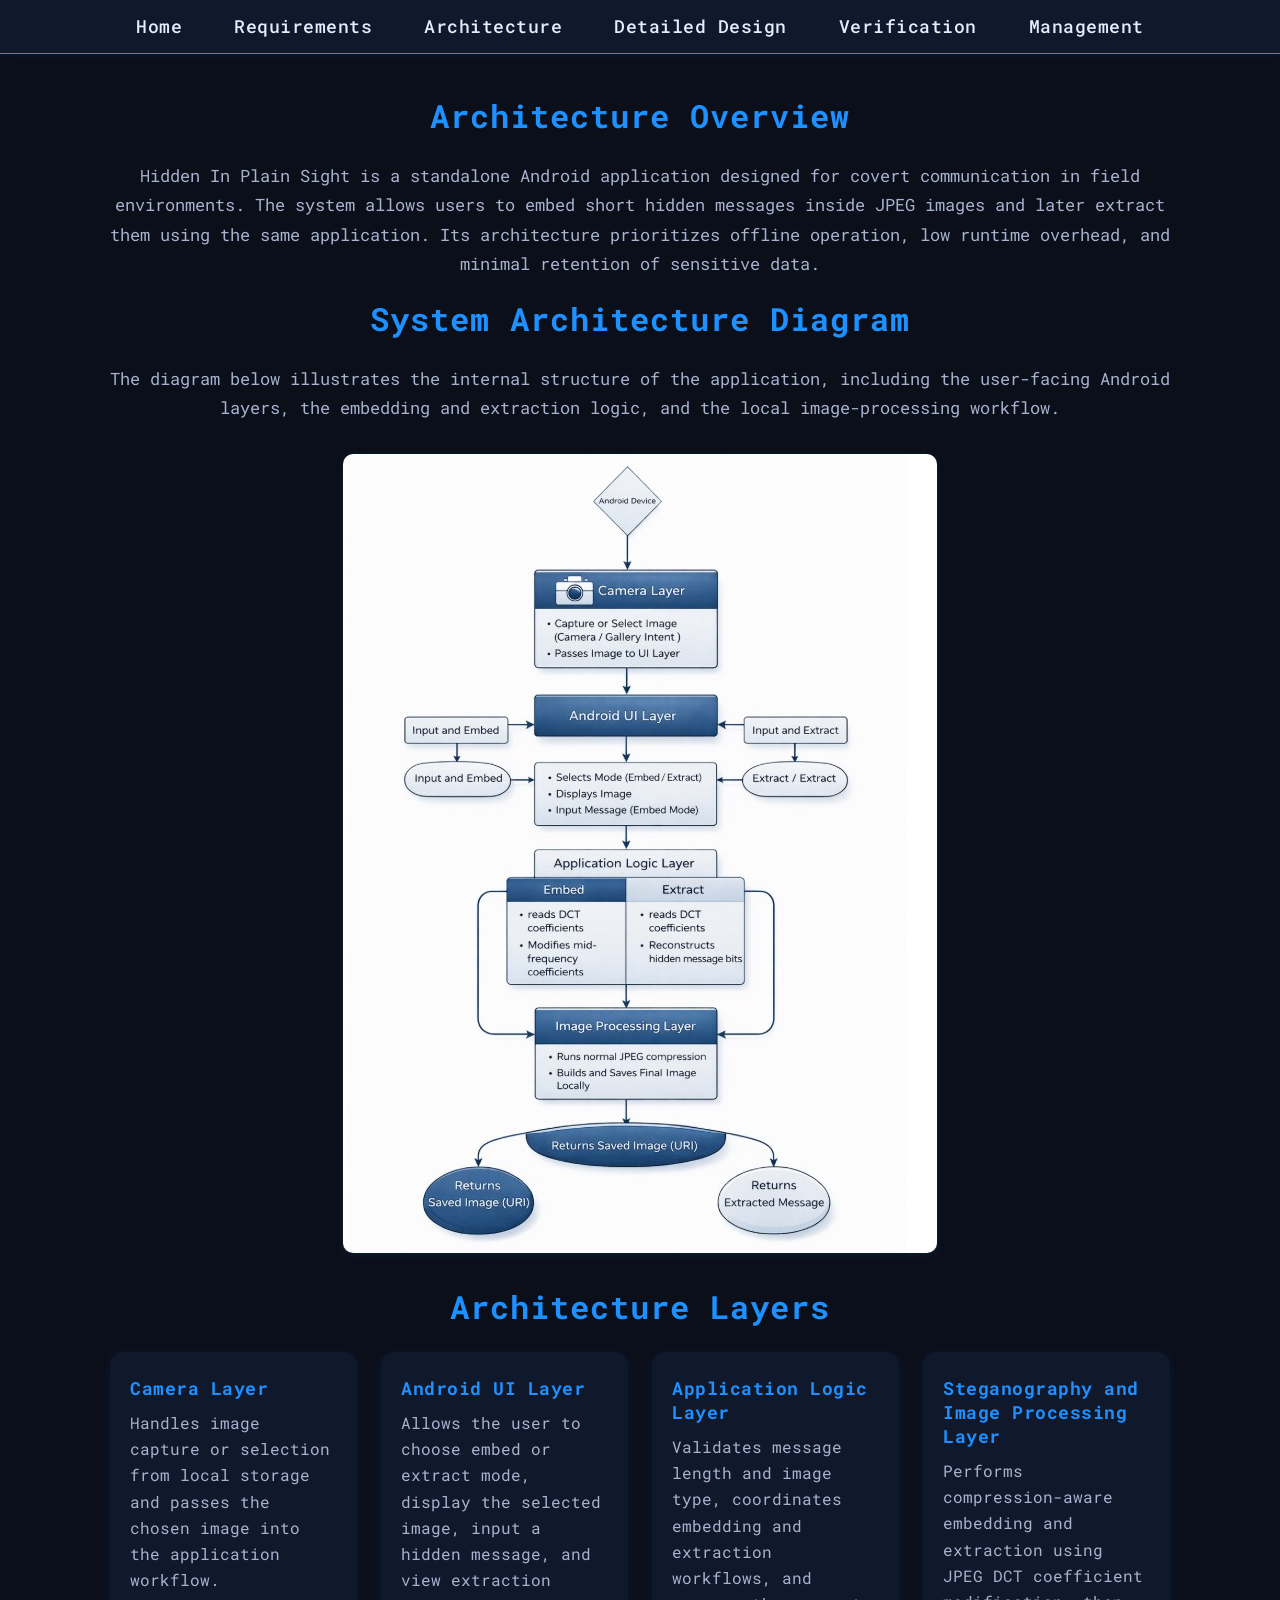
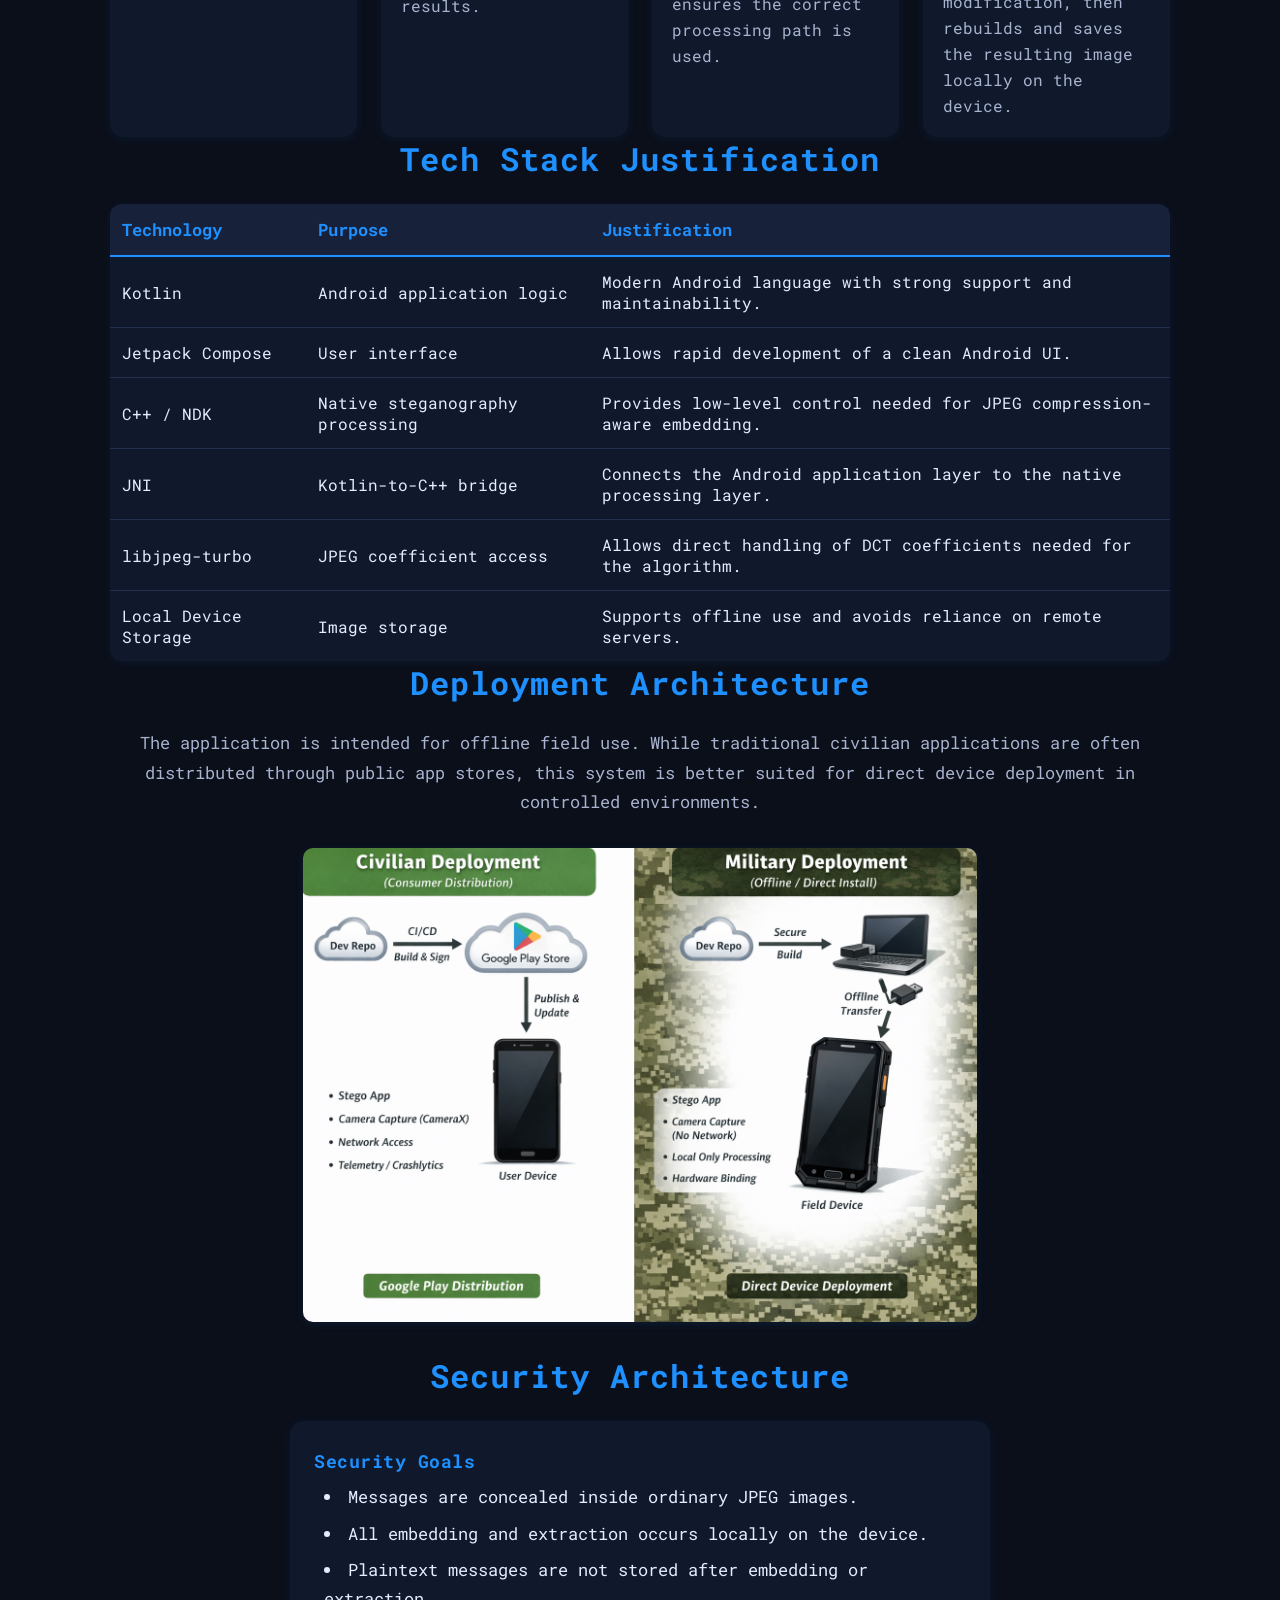
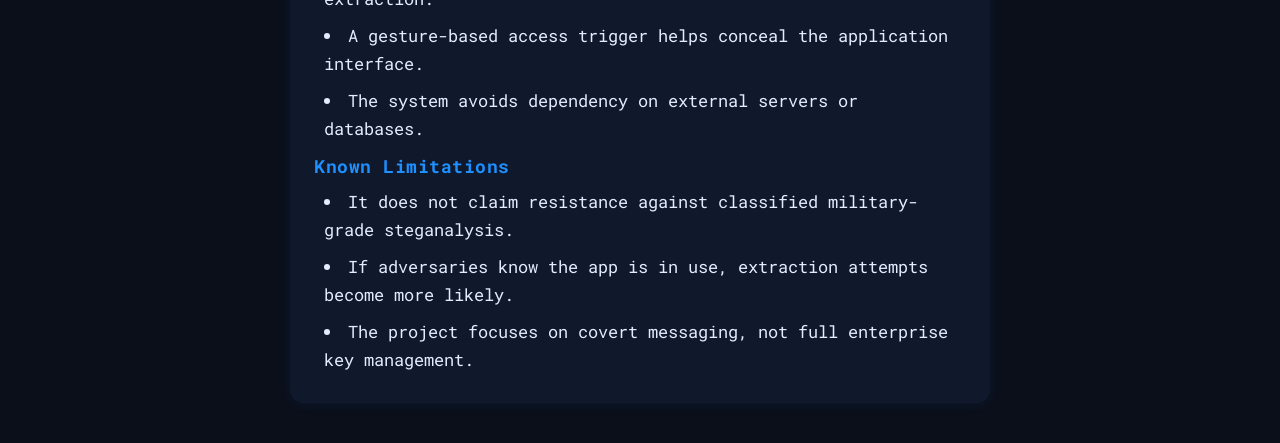
==== pages/architecture.html @ 93fe73e8 "new file:   assets/img/Deployment.png 	new file:   assets/img/Embedd.jpeg 	new file:   assets/img/Ex" ====
<!doctype html>
<html lang="en">
  <head>
    <!-- Character encoding -->
    <meta charset="UTF-8" />

    <!-- Mobile responsiveness -->
    <meta name="viewport" content="width=device-width, initial-scale=1.0" />

    <title>Architecture | Hidden In Plain Sight</title>

    <!-- Link custom CSS -->
    <link rel="stylesheet" href="../css/architecture.css" />

    <!-- Boxicons -->
    <link
      href="https://unpkg.com/boxicons@2.1.4/css/boxicons.min.css"
      rel="stylesheet"
    />
  </head>

  <body>
    <!-- Begin NAVIGATION section -->
    <nav class="nav-menu">
      <ul>
        <li><a href="../index.html">Home</a></li>
        <li><a href="requirements.html">Requirements</a></li>
        <li><a href="architecture.html">Architecture</a></li>
        <li><a href="design.html">Detailed Design</a></li>
        <li><a href="testing.html">Verification</a></li>
        <li><a href="management.html">Management</a></li>
      </ul>
    </nav>
    <!-- End of NAVIGATION section -->

    <!-- Begin MAIN section -->
    <main>
      <!-- Begin ARCHITECTURE OVERVIEW section -->
      <section class="architecture-overview">
        <!-- Section title -->
        <h2>Architecture Overview</h2>

        <!-- Section description -->
        <p class="section-text">
          Hidden In Plain Sight is a standalone Android application designed for
          covert communication in field environments. The system allows users to
          embed short hidden messages inside JPEG images and later extract them
          using the same application. Its architecture prioritizes offline
          operation, low runtime overhead, and minimal retention of sensitive
          data.
        </p>
      </section>
      <!-- End ARCHITECTURE OVERVIEW section -->

      <!-- Begin SYSTEM DIAGRAM section -->
      <section class="system-diagram">
        <!-- Section title -->
        <h2>System Architecture Diagram</h2>

        <!-- Section description -->
        <p class="section-text">
          The diagram below illustrates the internal structure of the
          application, including the user-facing Android layers, the embedding
          and extraction logic, and the local image-processing workflow.
        </p>

        <!-- Diagram container -->
        <div class="diagram-container">
          <!-- Clickable diagram -->
          <a href="../assets/img/SystemArchitectureDiagram.jpg" target="_blank">
            <!-- System diagram image -->
            <img
              src="../assets/img/SystemArchitectureDiagram.jpg"
              alt="System architecture diagram showing the Android UI, application logic, and image processing workflow"
            />
          </a>
        </div>
      </section>
      <!-- End SYSTEM DIAGRAM section -->

      <!-- Begin LAYER DETAILS section -->
      <section class="layer-details">
        <!-- Section title -->
        <h2>Architecture Layers</h2>

        <!-- Layer grid -->
        <div class="layer-grid">
          <!-- Begin layer 1 -->
          <div class="layer-card">
            <h3>Camera Layer</h3>
            <p>
              Handles image capture or selection from local storage and passes
              the chosen image into the application workflow.
            </p>
          </div>
          <!-- End layer 1 -->

          <!-- Begin layer 2 -->
          <div class="layer-card">
            <h3>Android UI Layer</h3>
            <p>
              Allows the user to choose embed or extract mode, display the
              selected image, input a hidden message, and view extraction
              results.
            </p>
          </div>
          <!-- End layer 2 -->

          <!-- Begin layer 3 -->
          <div class="layer-card">
            <h3>Application Logic Layer</h3>
            <p>
              Validates message length and image type, coordinates embedding and
              extraction workflows, and ensures the correct processing path is
              used.
            </p>
          </div>
          <!-- End layer 3 -->

          <!-- Begin layer 4 -->
          <div class="layer-card">
            <h3>Steganography and Image Processing Layer</h3>
            <p>
              Performs compression-aware embedding and extraction using JPEG DCT
              coefficient modification, then rebuilds and saves the resulting
              image locally on the device.
            </p>
          </div>
          <!-- End layer 4 -->
        </div>
      </section>
      <!-- End LAYER DETAILS section -->

      <!-- Begin TECH STACK section -->
      <section class="tech-stack">
        <!-- Section title -->
        <h2>Tech Stack Justification</h2>

        <!-- Tech stack table -->
        <table class="stack-table">
          <thead>
            <tr>
              <th>Technology</th>
              <th>Purpose</th>
              <th>Justification</th>
            </tr>
          </thead>

          <tbody>
            <tr>
              <td>Kotlin</td>
              <td>Android application logic</td>
              <td>
                Modern Android language with strong support and maintainability.
              </td>
            </tr>

            <tr>
              <td>Jetpack Compose</td>
              <td>User interface</td>
              <td>Allows rapid development of a clean Android UI.</td>
            </tr>

            <tr>
              <td>C++ / NDK</td>
              <td>Native steganography processing</td>
              <td>
                Provides low-level control needed for JPEG compression-aware
                embedding.
              </td>
            </tr>

            <tr>
              <td>JNI</td>
              <td>Kotlin-to-C++ bridge</td>
              <td>
                Connects the Android application layer to the native processing
                layer.
              </td>
            </tr>

            <tr>
              <td>libjpeg-turbo</td>
              <td>JPEG coefficient access</td>
              <td>
                Allows direct handling of DCT coefficients needed for the
                algorithm.
              </td>
            </tr>

            <tr>
              <td>Local Device Storage</td>
              <td>Image storage</td>
              <td>
                Supports offline use and avoids reliance on remote servers.
              </td>
            </tr>
          </tbody>
        </table>
      </section>
      <!-- End TECH STACK section -->

      <!-- Begin DEPLOYMENT MODEL section -->
      <section class="deployment-model">
        <!-- Section title -->
        <h2>Deployment Architecture</h2>

        <!-- Section description -->
        <p class="section-text">
          The application is intended for offline field use. While traditional
          civilian applications are often distributed through public app stores,
          this system is better suited for direct device deployment in
          controlled environments.
        </p>

        <!-- Diagram container -->
        <div class="diagram-container">
          <!-- Clickable diagram -->
          <a href="../assets/img/Deployment.png" target="_blank">
            <!-- Deployment diagram image -->
            <img
              src="../assets/img/Deployment.png"
              alt="Deployment architecture comparing civilian app store distribution and direct offline military deployment"
            />
          </a>
        </div>
      </section>
      <!-- End DEPLOYMENT MODEL section -->

      <!-- Begin SECURITY section -->
      <section class="security-architecture">
        <!-- Section title -->
        <h2>Security Architecture</h2>

        <!-- Security card -->
        <div class="security-card">
          <h3>Security Goals</h3>

          <ul>
            <li>Messages are concealed inside ordinary JPEG images.</li>
            <li>All embedding and extraction occurs locally on the device.</li>
            <li>
              Plaintext messages are not stored after embedding or extraction.
            </li>
            <li>
              A gesture-based access trigger helps conceal the application
              interface.
            </li>
            <li>
              The system avoids dependency on external servers or databases.
            </li>
          </ul>

          <h3>Known Limitations</h3>

          <ul>
            <li>
              It does not claim resistance against classified military-grade
              steganalysis.
            </li>
            <li>
              If adversaries know the app is in use, extraction attempts become
              more likely.
            </li>
            <li>
              The project focuses on covert messaging, not full enterprise key
              management.
            </li>
          </ul>
        </div>
      </section>
      <!-- End SECURITY section -->
    </main>
    <!-- End MAIN section -->
  </body>
</html>
---- css/architecture.css ----
/* architecture.css - Theme matches hips.css and requirements.css */
@import url("https://fonts.googleapis.com/css2?family=Roboto+Mono:wght@100..700&display=swap");

:root {
  --font-color-primary: #e4ecff;
  --font-color-secondary: #1e90ff;
  --font-color-paragraph: #a8b3cf;
  --background-primary: #0b0f1a;
  --background-secondary: #10192c;
  --hover-color: #00bfff;
}

* {
  margin: 0;
  padding: 0;
  box-sizing: border-box;
  font-family: "Roboto Mono", monospace, sans-serif;
}

body {
  background: var(--background-primary);
  color: var(--font-color-primary);
  min-height: 100vh;
}

.nav-menu {
  width: 100%;
  background: var(--background-secondary);
  border-bottom: 1px solid var(--font-color-secondary);
  box-shadow: 0 2px 8px rgba(30, 144, 255, 0.05);
  margin-bottom: 32px;
  position: relative;
  z-index: 10;
}
.nav-menu ul {
  display: flex;
  justify-content: center;
  list-style: none;
  padding: 15px 0;
  margin: 0;
}
.nav-menu li {
  margin: 0 18px;
}
.nav-menu a {
  text-decoration: none;
  color: var(--font-color-primary);
  font-weight: 500;
  font-size: 1.1rem;
  letter-spacing: 0.5px;
  transition: 0.3s;
  padding: 4px 8px;
  border-radius: 4px;
}
.nav-menu a:hover,
.nav-menu a:focus {
  color: var(--font-color-secondary);
  background: rgba(30, 144, 255, 0.08);
  text-shadow: 0 0 8px var(--font-color-secondary);
  outline: none;
}

main {
  max-width: 1100px;
  margin: 40px auto 0 auto;
  padding: 0 20px 40px 20px;
}

/* Section Titles */
.architecture-overview h2,
.system-diagram h2,
.layer-details h2,
.tech-stack h2,
.deployment-model h2,
.security-architecture h2 {
  color: var(--font-color-secondary);
  font-size: 2rem;
  margin-bottom: 24px;
  text-align: center;
  letter-spacing: 1px;
}

/* Section Text */
.section-text {
  color: var(--font-color-paragraph);
  font-size: 1.08rem;
  margin-bottom: 18px;
  line-height: 1.7;
  text-align: center;
}

/* Card and Grid Styles */
.layer-grid {
  display: flex;
  flex-wrap: wrap;
  gap: 24px;
  justify-content: center;
  margin-top: 18px;
}
.layer-card {
  background: var(--background-secondary);
  border-radius: 14px;
  box-shadow: 0 2px 12px 0 rgba(30, 144, 255, 0.08);
  padding: 24px 20px 18px 20px;
  min-width: 220px;
  max-width: 320px;
  flex: 1 1 220px;
  transition: box-shadow 0.18s;
}
.layer-card:hover {
  box-shadow: 0 6px 24px 0 rgba(30, 144, 255, 0.13);
}
.layer-card h3 {
  color: var(--font-color-secondary);
  font-size: 1.15rem;
  margin-bottom: 10px;
  letter-spacing: 0.5px;
}
.layer-card p {
  color: var(--font-color-paragraph);
  font-size: 1.02rem;
  margin-bottom: 0;
  line-height: 1.6;
}

/* Diagram Containers */
.diagram-container {
  display: flex;
  flex-direction: column;
  align-items: center;
  margin: 32px 0 18px 0;
}
.diagram-container img {
  max-width: 100%;
  border-radius: 10px;
  box-shadow: 0 2px 8px 0 rgba(30, 144, 255, 0.1);
  background: #0b0f1a;
  margin-bottom: 10px;
}

/* Tech Stack Table */
.stack-table {
  width: 100%;
  border-collapse: collapse;
  margin: 24px 0 0 0;
  background: var(--background-secondary);
  border-radius: 12px;
  overflow: hidden;
  box-shadow: 0 2px 8px 0 rgba(30, 144, 255, 0.07);
}
.stack-table th,
.stack-table td {
  padding: 14px 12px;
  text-align: left;
}
.stack-table th {
  background: #18213a;
  color: var(--font-color-secondary);
  font-weight: 700;
  font-size: 1.05rem;
  border-bottom: 2px solid var(--font-color-secondary);
}
.stack-table td {
  color: var(--font-color-primary);
  font-size: 1.01rem;
  border-bottom: 1px solid #22304d;
}
.stack-table tr:last-child td {
  border-bottom: none;
}

/* Security Card */
.security-card {
  background: var(--background-secondary);
  border-radius: 14px;
  box-shadow: 0 2px 12px 0 rgba(30, 144, 255, 0.08);
  padding: 28px 24px 18px 24px;
  max-width: 700px;
  margin: 24px auto 0 auto;
}
.security-card h3 {
  color: var(--font-color-secondary);
  font-size: 1.15rem;
  margin-bottom: 10px;
  letter-spacing: 0.5px;
}
.security-card ul {
  list-style: disc inside;
  color: var(--font-color-primary);
  font-size: 1.05rem;
  margin-bottom: 10px;
  margin-left: 10px;
  line-height: 1.7;
}
.security-card li {
  margin-bottom: 8px;
}

footer {
  background: var(--background-secondary);
  padding: 18px 0;
  text-align: center;
  color: var(--font-color-paragraph);
  border-radius: 0 0 12px 12px;
  margin-top: 40px;
  box-shadow: 0 -2px 8px 0 rgba(30, 144, 255, 0.04);
}
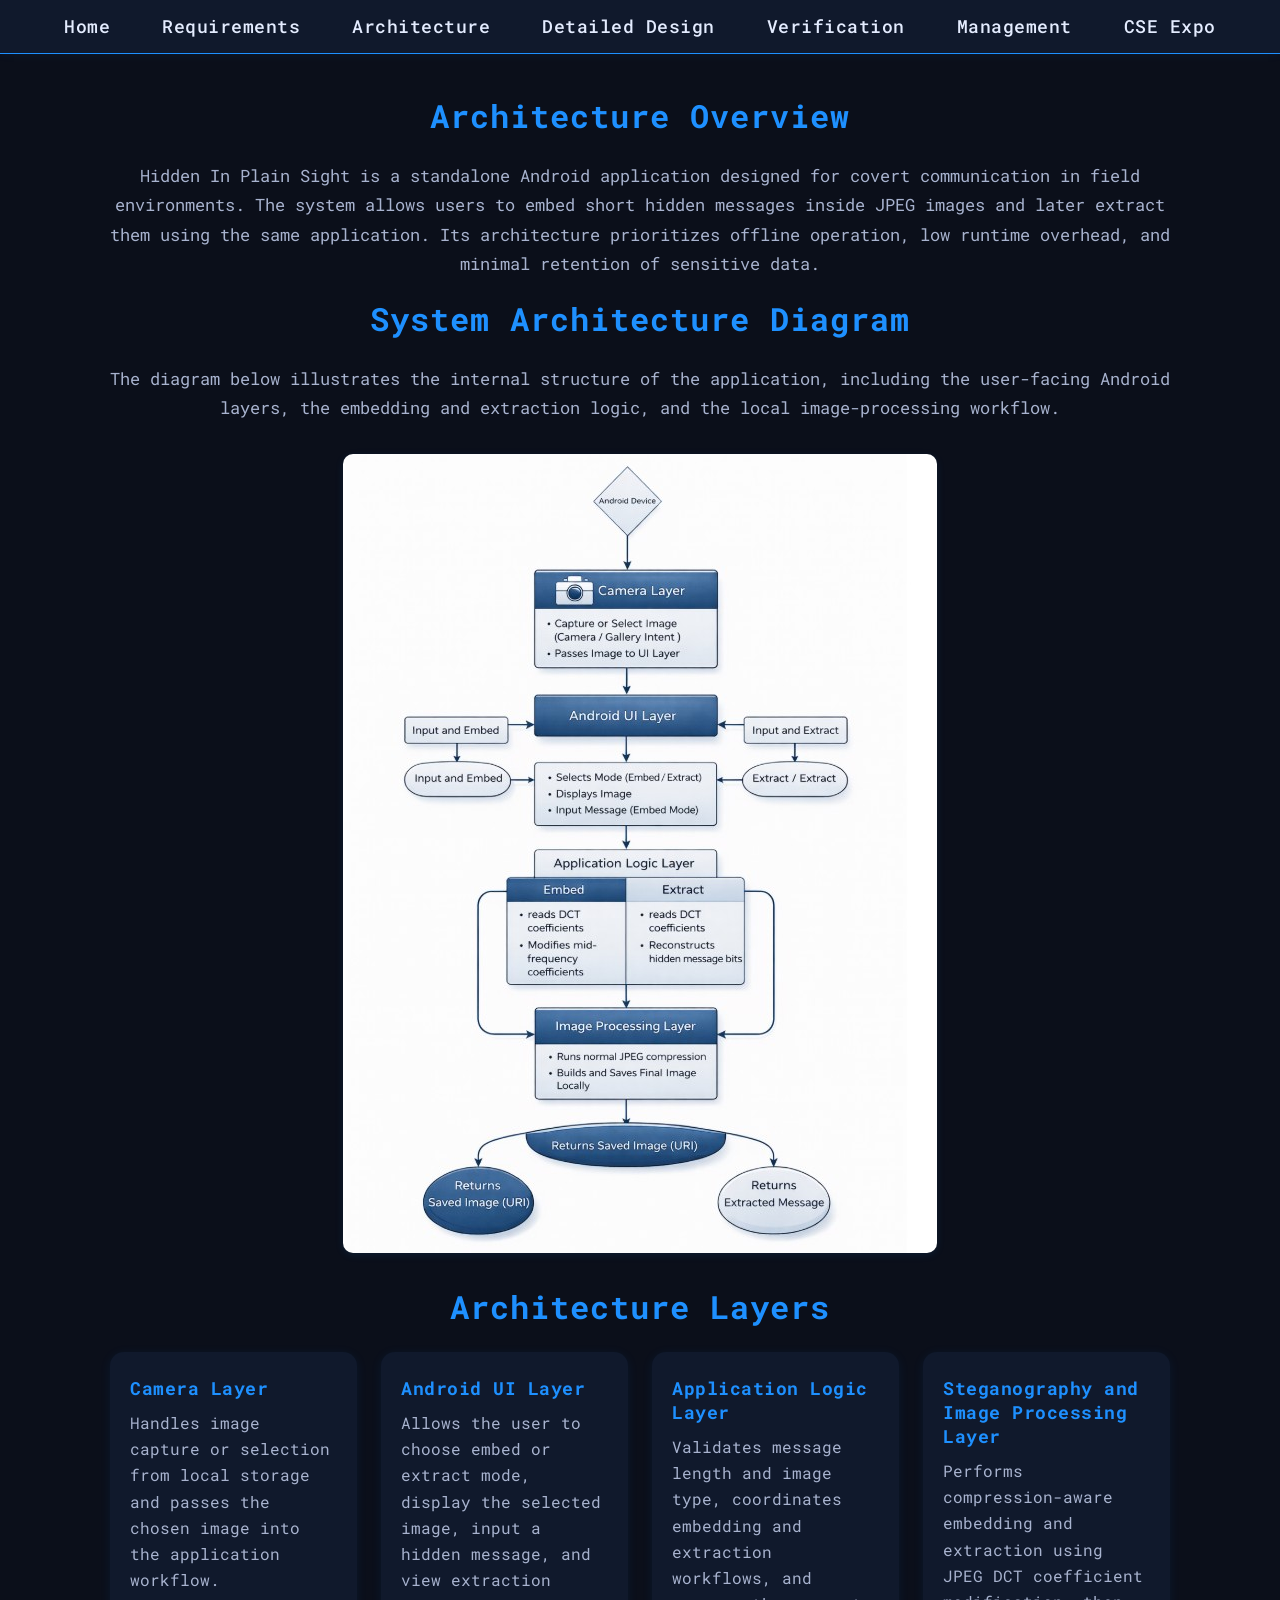
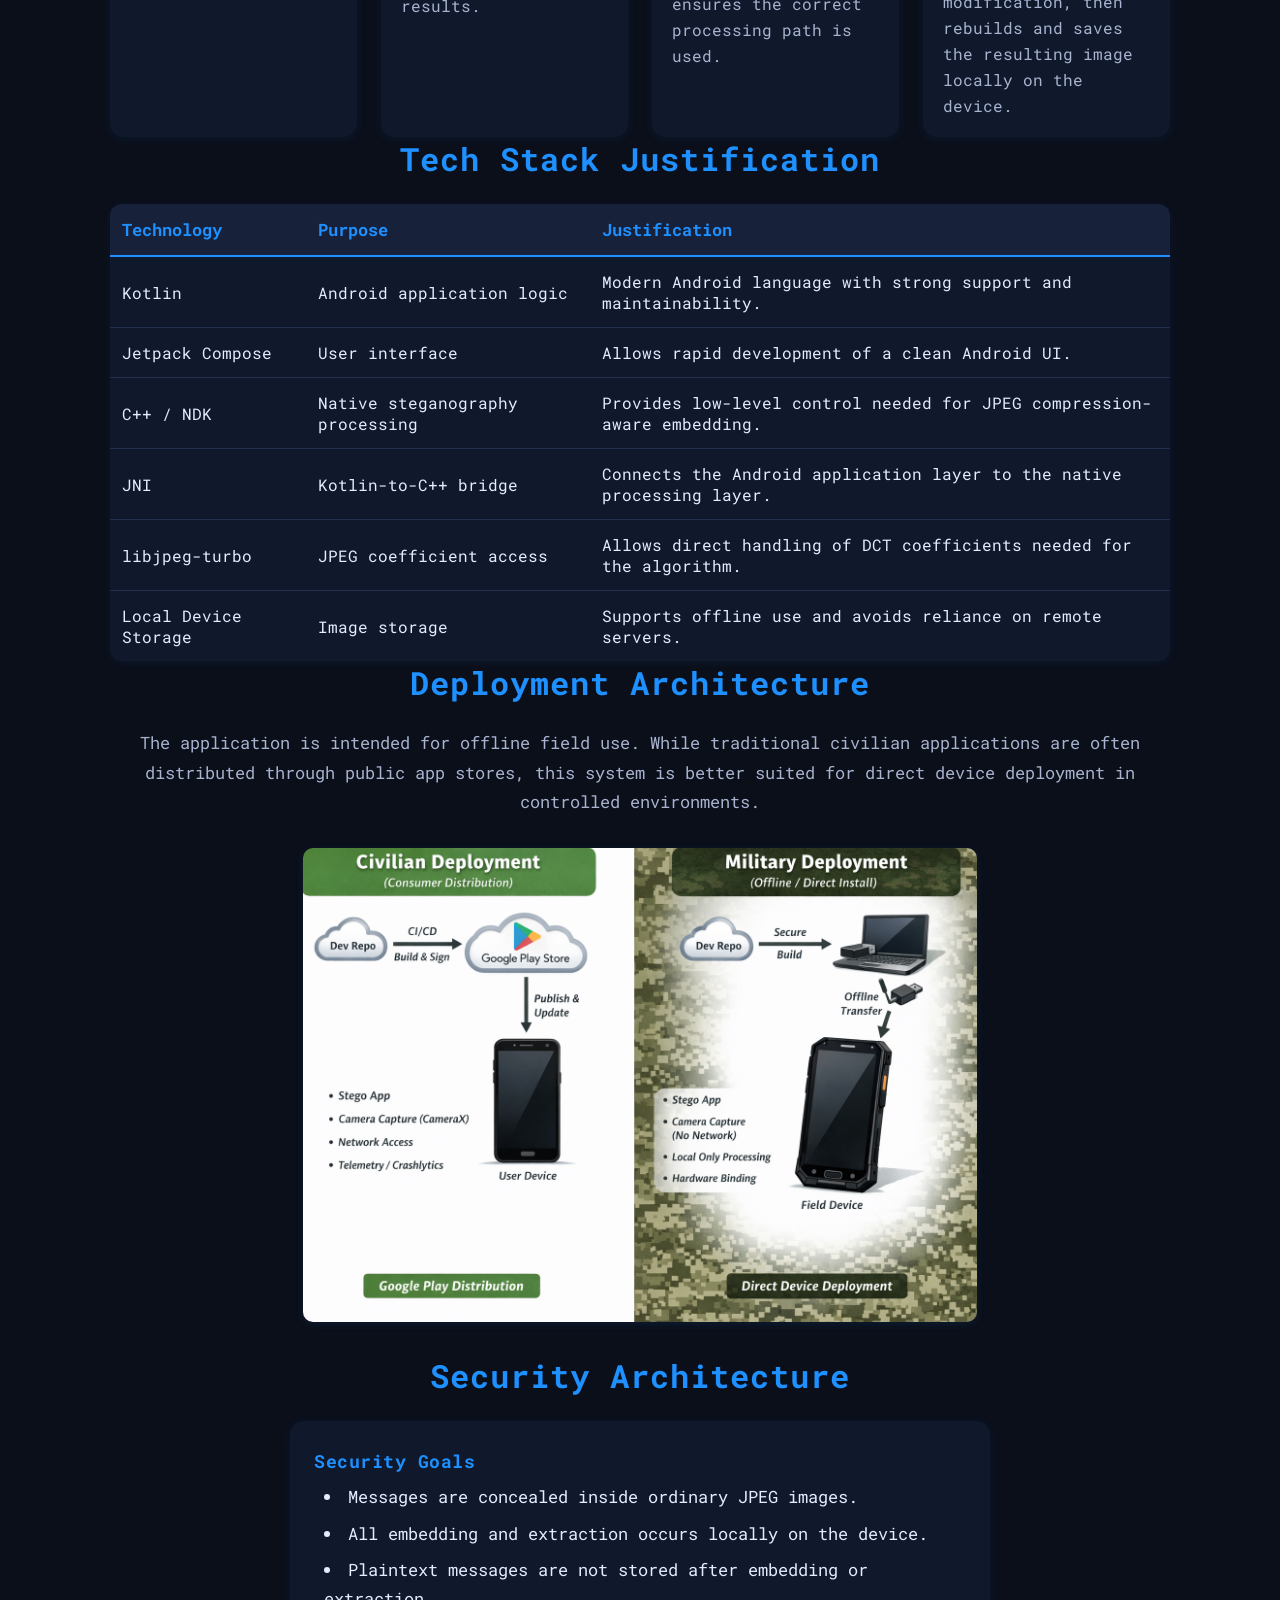
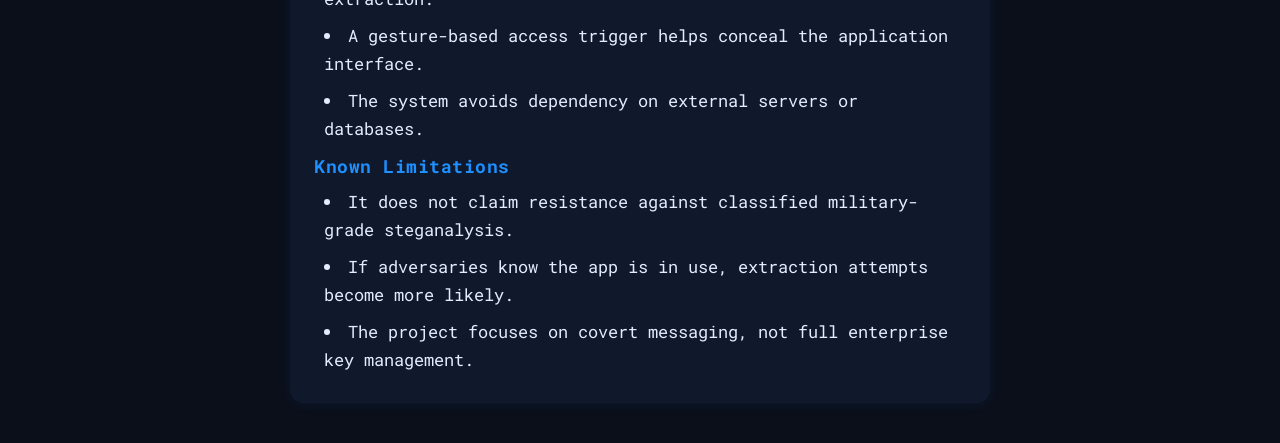
==== commit 37b00a4f: "Add CSE Expo page and move project demo videos to landing page" ====
--- a/pages/architecture.html
+++ b/pages/architecture.html
@@ -29,6 +29,7 @@
         <li><a href="design.html">Detailed Design</a></li>
         <li><a href="testing.html">Verification</a></li>
         <li><a href="management.html">Management</a></li>
+        <li><a href="cse-expo.html">CSE Expo</a></li>
       </ul>
     </nav>
     <!-- End of NAVIGATION section -->
